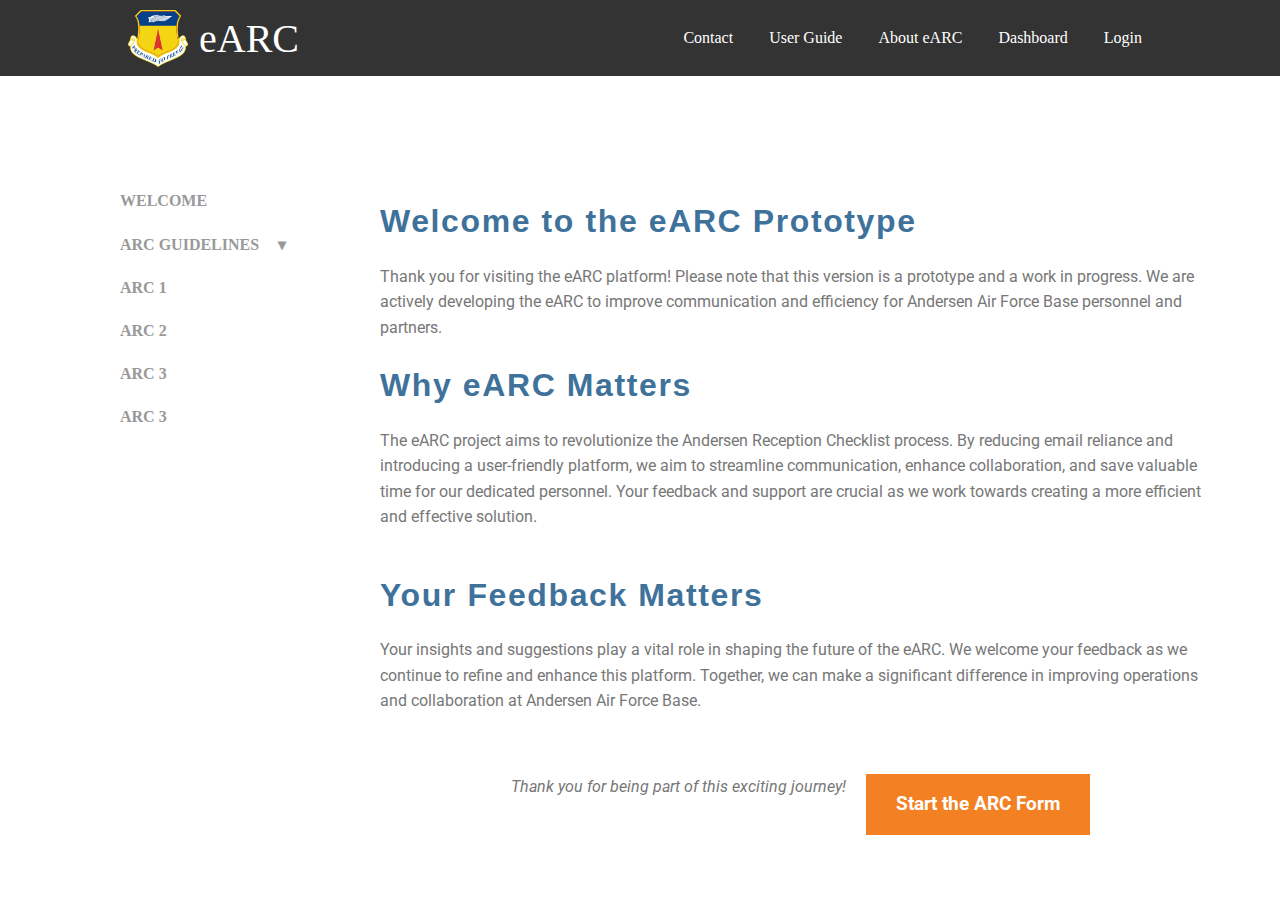
==== arcform.html @ 41c1b1be "Add files via upload" ====
<!DOCTYPE html>
<html lang="en">

<head>
    <meta charset="UTF-8">
    <meta name="viewport" content="width=device-width, initial-scale=1.0">

    <title>eARC - ARC Form</title>
    <link rel="stylesheet" href="styles.css">
    <link rel="stylesheet" href="arcform-styles.css?v=1.1">
    <link href="https://fonts.googleapis.com/css2?family=Roboto:wght@400;700&display=swap" rel="stylesheet">
    <script src="arcform-scripts.js" defer></script>
    <style>

    </style>
</head>

<body>
    <header>
        <div class="header-container">
            <a href="index.html" class="header-link">
                <div class="logo">
                    <img src="images/AFB-log.png" alt="eARC Logo" class="logo-img">
                </div>
                <span class="logo-text">eARC</span>
            </a>
            <nav>
                <ul>
                    <li><a href="#contact">Contact</a></li>
                    <li><a href="#user-guide">User Guide</a></li>
                    <li><a href="#about">About eARC</a></li>
                    <li><a href="dashboard.html">Dashboard</a></li>
                    <li><a href="#login">Login</a></li>
                </ul>
            </nav>
        </div>
    </header>

    <div class="arc-form-content">

        <!-- Sidebar navigation -->
        <div class="sidebar">
            <ul>
                <li data-target="welcome-content">Welcome</li>
                <li class="collapsible">
                    <span class="arc-guidelines" data-target="arc-guidelines-content">ARC Guidelines</span>
                    <!-- clickable text -->
                    <span class="arrow">&#9662;</span>
                    <ul class="content">
                        <li data-target="page-1-content">Page 1</li>
                        <li data-target="page-2-content">Page 2</li>
                        <li data-target="page-3-content">Page 3</li>
                        <li data-target="page-4-content">Page 4</li>
                        <li data-target="page-5-content">Page 5</li>
                    </ul>
                </li>
                </li>
                <li>ARC 1</li>
                <li>ARC 2</li>
                <li>ARC 3</li>
                <li>ARC 3</li>
            </ul>
        </div>



        <!-- Main content -->

        <div id="welcome-content" class="content-div" style="display:block;">
            <h1 class="title">Welcome to the eARC Prototype</h1>

            <p class="intro-text">
                Thank you for visiting the eARC platform! Please note that this version is a prototype and a work in
                progress. We are actively developing the eARC to improve communication and efficiency for Andersen Air
                Force Base personnel and partners.
            </p>

            <div class="section why-earc">
                <h2 class="title">Why eARC Matters</h2>
                <p class="intro-text">
                    The eARC project aims to revolutionize the Andersen Reception Checklist process. By reducing email
                    reliance and introducing a user-friendly platform, we aim to streamline communication, enhance
                    collaboration, and save valuable time for our dedicated personnel. Your feedback and support are
                    crucial as we work towards creating a more efficient and effective solution.
                </p>
            </div>

            <div class="section feedback">
                <h2 class="title">Your Feedback Matters</h2>
                <p class="intro-text">
                    Your insights and suggestions play a vital role in shaping the future of the eARC. We welcome your
                    feedback as we continue to refine and enhance this platform. Together, we can make a significant
                    difference in improving operations and collaboration at Andersen Air Force Base.
                </p>
            </div>

            <div class="thanks-and-button">
                <p class="thanks">Thank you for being part of this exciting journey!</p>
                <a href="#" class="start-button" onclick="showArcGuidelines();">Start the ARC Form</a>
            </div>


        </div>

        <div id="arc-guidelines-content" class="content-div" style="display:none;">
            <h1>ANDERSEN AFB RECEPTION CHECKLIST</h1>
            <h2>AS OF: April 2023</h2>

            <p><strong>NON-US/FOREIGN UNITS</strong> request to operate on AAFB for training when invited as a
                participant in
                official US exercises. If there are no US aviation assets with thatspecific exercise on AAFB, a
                <strong>US LIASISON IS REQUIRED</strong>
                and must accompany the non-US/foreign military while they conduct all operations on
                AAFB including ADVON and POST deployment. The US Exercise originator is responsible to provide this
                liaison and fund any relevant TDY costs. This named US Liaison should be used as your POC when filling
                out EALs, FVRs, and flight line entry request paperwork with a current phone number and email.
                *A LIAISON is not required for RON or ferry flight operations.
            </p>

            <p>To ensure proper coordination installation support for your mission, the following checklist must be
                thoroughly reviewed, completed, and provided to 36 LRS Readiness Flight (36 LRS/LGRDX) 120 day
                out from execution. IDRC will coordinate all checklist requests for you and provide your unit with the
                results of the coordination process no later than (NLT) 2 weeks from the earliest indicated arrival
                date.
                All attachments referenced in this checklist are at the end of the document.
            </p>
            <p>It is the responsibility of the both the incoming units to follow up with the AAFB Reception Working
                Group (RWG) reps to obtain a status update on their requests. The RWG reps will work the support
                request at the direction of IDRC and may need to ask the incoming units specific questions about their
                requests, in which case they will ask the incoming units’ POCs. However, it is still the responsibility
                of
                the incoming unit to clarify all requests to the RWG reps, whether the request is unique or not.
            </p>
            <p>To guarantee receipt of your request, the completed reception checklist must be sent electronically to
                our
                distribution list (36wg.idrc@us.af.mil (unclassified) or 36wg.idrc@andersen.af.smil.mil (classified))
                with
                a follow-up phone call to 366-1844/2331/3464/1769. Due to some unique capabilities at AAFB, keep in
                mind, that if an item of support is not sufficiently indicated on the checklist, you may not receive the
                level
                of support you expect.
            </p>
            <p>As an additional note, the AAFB Reception Working Group (RWG) convenes weekly to discuss
                reception support requirements of all inbound units. We encourage visiting units to attend RWG
                meetings during their site visit or upon advanced party (ADVON) arrival. Please contact our office prior
                to arrival so we can accommodate your attendance.
            </p>
            <p>All units arriving on AAFB in support of contingency or AEF deployments are requested to send 36
                LRS/IDRC a passenger manifest as soon as one is available. This will benefit us in getting you a
                speedy response regarding what AAFB can give your unit while on station.
            </p>
            <p>The following timeline will facilitate your mission success. Many of these items are time sensitive
                and failure to complete them as indicated may directly affect your support.
            </p>
            <h3>***Units MUST bring their own GPC cardholders to Andersen AFB for micro-purchases***
            </h3>
            <p>Upon completion of your exercise, submit an After Action Report to the 36 WG/IDRC.
            </p>
            <h2>NLT 150-180 DAYS PRIOR TO ARRIVAL</h2>
            <p>
                All units who require changes to Andersen AFB network infrastructure MUST submit the
                appropriate Change Request. This includes but is not limited to connecting unit owned systems to
                Andersen AFB infrastructure, configuration changes, network modifications and new installations.
                Units are required to provide justification, make, model, serial number, MAC addresses and IP
                addresses (at a minimum) of all unit owned equipment requesting to be connected to Andersen AFB
                infrastructure. Contact 36 CS/RWG (Reception Working Group) at DSN: (315) 362-2703. COMM:
                (671) 362-2703 or via email 36CS.SCXP.RWG@us.af.mil for further information. COMM: (671)
                362-2703 or via email 36CS.SCXP.RWG@us.af.mil for further information
            </p>

            <h2>NLT 120-90 DAYS PRIOR TO ARRIVAL</h2>
            <p>
                ATR UNITS - All completed ARCS must be submitted through USFJ PRIOR to turn into AAFB. Checklist must be
                completed to be as best extent as possible and sent to the 36 WG/IDRC box at 36wg.idrc@us.af.mil
            </p>

            <button class="next-button" data-target="page-1-content">Next</button>

        </div>

        <!-- Content for Page 1 -->
        <div id="page-1-content" class="content-div" style="display:none;">
            <h2>AS OF: April 2023</h2>
            <h3>NLT 90 DAYS PRIOR TO ARRIVAL</h3>
            <p>Formulate requirements necessary for financial management and contracting support; Funding for
                mobile office workspace trailers required (36 OG/RA, 366-3665)
            </p>
            <p>USAF units for more than 60 days/non-USAF/foreign units needing AGE: Submit IMSR for
                WRM/AGE or MUNS assets NLT 90 days prior to arrival. Send an UNSIGNED IMSR to 36
                LRS/WRM box @ 36lrs.wrm@us.af.mil or 36 WG/IDRC box at 36wg.idrc@us.af.mil. IMSR must
                be approved by HQ/AF before unit may use them.
            </p>
            <p>Ensure all funding documents (MIPRs) and/or account information have been submitted to the
                appropriate agencies and all requirements have been submitted to 36 CONS to execute contracts.
            </p>
            <p>All units requesting the usage of the Pacific Readiness Training Center-Andersen(Northwest Field)
                must submit a comprehensive Concept of Operations and Coordination Letter to 36 CRG/XP for
                coordination. Send initial notification to 36CRG.XP.Planning@us.af.mil. Templates and further
                instructions will be provided by 36 CRG/XP upon receipt of initial request. 
            </p>
            <h3>NLT 60 DAYS PRIOR TO ARRIVAL</h3>
            <p>Email complete checklist to IDRC and follow-up with a phone call (addresses and numbers above)</p>
            <p>Create and submit a Mass Account worksheet attached to account access letters; 1 per unit to
                36 CS/RWG</p>
            <p>Funding documentation for all foreign visitors/ACSA’s. An appointment letter to handle and sign
                MLS forms on behalf of the country must be signed by a command headquarters prior to arrival. (36
                LRS/LGRDX, 366-6583)</p>
            <p>USAF Units: Submit IMSR for WRM/AGE/MUNS assets NLT 60 days prior to arrival. Send an
                UNSIGNED IMSR to 36 LRS/WRM box @ 36lrs.wrm@us.af.mil or 36 WG/IDRC box at
                36wg.idrc@us.af.mil. IMSR must be approved by WRMPM before unit may use them.</p>
            <p>All units requiring transportation services need to initiate conversation with the 36 LRS/LGRP
                CORs to inform them of initial transportation needs and to complete an Statement of Work (SOW).
                This includes transportation of cargo upon arrival/departure and transportation of PAX during your
                stay at Andersen. (366-2033/2294/5854/3739) (36lrs.lgrp@us.af.mil)</p>
            <p>Foreign nations under the Acquisition and Cross Servicing Agreement (ACSA) program must
                submit a Mutual Logistics Support (MLS) form for services requested for services to be received. At
                the end of the visit charges will be ascertained and MLS will be authenticated with the ACSA
                managers on base. POC’s: Charles E. Kucharski (charles.kucharski@us.af.mil) DSN: 366-6583.</p>
            <h3>NLT 30 DAYS PRIOR TO ARRIVAL</h3>
            <p>Contact IDRC for current status of checklist requests</p>
            <p>Provide IDRC with passenger manifest ASAP, if on AAFB for contingency support</p>
            <p>For all reservations, Andersen AFB Lodging requires incoming units to submit a list of occupant
                NAMES. Without info, check-in may not be possible depending on hotel. (Template for lodging is
                on page 17, along with email address for submission)(36 FSS/SVML, 362-5511 or 362-5801)</p>
            <p>Foreign Visitors Request (FVR)/Information Protection (36 WG/IP, 366-5108)
                (36sfs.vcc@us.af.mil) (36wg.ip.1@us.af.mil)</p>
            <p>Restricted area Entry Authorization List memo (36 OSS/OSAM, 366-4188/1010); send all EALs to
                36OSS.CSS@us.af.mil OSS/CC is the approval authority for the airfield, WOC and
                Tropicana.</p>
            <p>Flying Units -Patriot Excalibur (PEX) support (36 OSS/OSX, 366-3016/5221/2823, Cell:
                671-487-7840</p>
            <p>Aircrew Flight Equipment (AFE, Army ALSE, Navy PR) NCOICs contact 36 OSS/OSXL for
                requirements, deliverables, and turn-over/initiation of programs (CA/CRL and Munitions) (36
                OSS/OSXL, DSN: 366-1752)</p>
            <p>Andy South/Northwest Field coordination memos (36 CRG, 366-2128)</p>
        
            <button class="prev-button" data-target="arc-guidelines-content">Previous</button>
            <button class="next-button" data-target="page-2-content">Next</button>
        </div>


        <!-- Content for Page 2 -->
        <div id="page-2-content" class="content-div" style="display:none;">
            <h2>AO: April 2023</h2>
            <p>Vehicle Control Officer Letter (Contract Trans, 366-2021/Contract QA (36 LRS/LGRS, 366-
                2294/4307)</p>
            <p>All units that will have an aircraft maintenance support element regardless of size are required to
                review and comply with the Andersen Maintenance Reception Guide, attached to the Reference
                section in this ARC</p>
            <p>Munitions Storage Agreement (36 MUNS/MXWCC,366-5166/4925/36muns.storage@us.af.mil)</p>
            <p>Munitions Entry Authorization Listing (36 MUNS/MXWKA,366-6300/ 36muns-control@us.af.mil)</p>
            <p>Units requiring Fuel Cell Maintenance must provide a Master Entry Plan, Special Cert Roster, and
                respirator fit test to 36 WG Safety and 36 MXS Accessories Flight (36 WG Safety, 366-7233/ 36
                MXS Accessories, 366-3159)</p>
            <p>Units requesting Special Use Airspace (SUA: ATCAA, Military Training Route (IR-983), Warning Areas
                (W-11, W-12, W-13, W-517), and/or Restricted Areas (R-7201 aka FDM)) require a DCAST account.
                Organizations that intend to conduct training in the Mariana Islands Training and Testing Area, Mariana
                Islands Range Complex Special Use Airspace Areas, or the Land-Based Training Areas on Guam or the
                Commonwealth of the Northern Mariana Islands must review the references on the MIRC Range page located
                on the Data Collection and Scheduling Tool (DCAST) webpage and contact MIRC OPS for coordination and
                approvals. For ground or air training on Northwest Field on Andersen AFB contact
                36crg.xp.planning@us.af.mil</p>
            <p>Follow-up on all funding documents (MIPRs), purchases, and contracts are in place through the
                appropriate agencies to meet your need dates.</p>
            <p>Funding documentation for all foreign visitors/ACSA’s (36 LRS/LGRDX, 366-1769)</p>
            <p>Visiting unit financial POC has access to USAF Financial Management Systems if staying for more
                than 180 days (36 CPTS/FMA, 36cpts.fma@us.af.mil, 366-5887)</p>
            <p>Naval Facilities Engineering Command (NAVFAC) Marianas. Final environmental support
                charges will be calculated and the unit will be refunded the amount of funds remaining or will be
                billed for additional charges. Please note that AAFB does not provide Hazmat lockers.
                Additionally, all Hazardous Material brought to AAFB must be tracked through EESOH-MIS and
                36 LRS/Invicta Defense.
                1. Forward projected waste streams and quantities to AAFB Hazardous Waste Program Manager
                and Alternates via email for cost estimates (see below for contact information).
                2. Funding requests for approved hazardous waste cost estimates and associated funding
                documents is initiated and routed through ieFACMAN eTracker. Funding for HW support must
                be accepted prior to services.
                3. Once the funding document is approved, please contact LMS Hazwaste Operations by
                phone at 339-2422/2429 or via email to LMSHW@LMSFM.com to coordinate the
                setup of an initial accumulation point, receive waste disposal forms, and submit copies
                of hazardous waste training certificates.
                Environmental Support Service Contacts: Hazardous Waste Program Manager:
                Ms. Luzviminda “Vimen” Duvall
                Email: Luzviminda.duvall.1@us.af.mil
                Phone: (671) 366-6019
                Alternate Hazardous Waste Program Manager: Ms. Lorena Murer
                Email: Lorena.murer.1@us.af.mil Phone: (671) 366-1851
                Alternate Hazardous Waste Program Manager: Ms. Layli Terill
                Email: layli.terrill@us.af.mil Phone: (671) 366-1850</p>
            <p>Due to joint-basing requirements, a funding document (DD Form 448 MIPR) for facilities
                Maintenance services provided by 36 CES (e.g., generator support, power hook-up, and
                additional refuse containers) is required to NAVFAC Marianas. Submit MIPR with total
                estimated price to NAVFAC Marianas NWCF, PSC 455 Box 195, FPO AP 96540 2937,</p>
            
            <button class="prev-button" data-target="page-1-content">Previous</button>
            <button class="next-button" data-target="page-3-content">Next</button>
        </div>

        <!-- Repeat for other pages -->
        <div id="page-3-content" class="content-div" style="display:none;">
            <!-- Page 3 content goes here -->
        </div>

        <div id="page-4-content" class="content-div" style="display:none;">
            <!-- Page 4 content goes here -->
        </div>

        <div id="page-5-content" class="content-div" style="display:none;">
            <!-- Page 5 content goes here -->
        </div>
</body>

</html>
---- styles.css ----
styles.css
* {
    box-sizing: border-box;
}

body, html {
    margin: 0;
    padding: 0;
}

body {
    font-family: Futura;
    background-color: #ffffff;
    text-rendering: optimizeLegibility;
}

header {
    font-family: Futura;
    background-color: #333;
    padding: 0.6rem 0;
}

.header-container {
    display: flex;
    justify-content: space-between;
    align-items: center;
}

.header-container, 
.main-content, 
.button-list {
    width: 80%;
    max-width: 1200px;
    margin: 0 auto;
}

.middle-content, .icon-section {  
    background-color: #ffffff;
    padding: 2rem 0;
}

.header-link {
    text-decoration: none;
    display: flex;
    align-items: center;
}

.logo {
    display: flex;
    align-items: center;
}

.logo-text {
    color: white;
    font-size: 40px;
    margin-left: 1px;
}

nav ul {
    list-style-type: none;
    padding: 0;
    margin: 0;
    display: flex;
    gap: 1rem;
    align-items: center;
}

nav a {
    text-decoration: none;
    color: white;
    padding: 5px 10px;
    border-radius: 4px;
    transition: background-color 0.2s;
}

nav a:hover {
    background-color: #555;
}

.logo-img {
    width: 60px;
    margin-right: 10px;
}

.main-content {
    display: flex;
    justify-content: space-between;
    align-items: center;
    gap: 6rem;  
}

.centered-container {
    display: flex;
    flex-direction: column;
    align-items: center;
    justify-content: center;
    text-align: center; 
}

.main-text {
    font-size: 2rem;
    margin-bottom: 1rem;
}

.image-container {
    flex-shrink: 0;
    margin-right: 2rem;
    margin-top: 10px;
}

.image-container img {
    max-width: 45%;
    height: auto;
}

.cta-button {
    padding: 0.5rem 1rem;
    background-color: #007acc;
    border: none;
    color: white;
    cursor: pointer;
    border-radius: 5px;
    margin-top: 2rem;
}

.cta-button:hover {
    background-color: #005a99;
}

/* changes here */

.button-list {
    background-color: #f4f4f4;
    display: flex;
    justify-content: center;
    align-items: center;
    gap: -0.10rem;
    padding-left: 50px;
    padding-top: rem;
    padding-bottom: 0rem;
    margin: 0 auto;
}

.icon-button, .icon-button-book {
    display: flex;
    flex-direction: column;
    align-items: center;
    text-align: center;
    gap: 10px;
    margin-left: 100px;
    margin-right: 100px;  /* Adjusted margin-right for consistency */
    font-family: Futura Medium;
    justify-content: center;
    font-size: 18px; 
    position: relative;
}


.icon-button img, .icon-button-book img {
    height: 80px;    /* Example height, adjust as needed */
    width: auto; 
}

.icon-button {
    margin-left: 100px;  
    margin-right: 100px;
    font-size: 18px;      
    font-family: Futura Medium;   
}

.icon-button-book {
    margin-left: 100px;  
    font-family: Futura Medium;   
    text-decoration: none; /* Removes underline */
    color: inherit; /* Inherits the color from its parent */
}

.icon-button span, .icon-button-book span {
    line-height: 1.2;  /* Add this for consistent line spacing */
    margin: 0;         /* Remove any margin */
    padding: 0; 
}

/* changes here */
.icon-section {
    background-color: #f4f4f4; 
    display: flex;
    justify-content: center;
    align-items: center;
    height: 15vh;
}

.icon-button:first-of-type img {
    width: 140px; 
    height: 140px; 
}

.icon-button:first-of-type {
    justify-content: center; 
}

.icon-button:hover img, .icon-button-book:hover img {
    filter: brightness(0.8);  /* Darkens the image a bit when hovered */
}

.icon-button:hover::before, .icon-button-book:hover::before {
    content: "";
    position: absolute;
    top: 0;
    left: 0;
    right: 0;
    bottom: 0;
    background-color: rgba(85, 85, 85, 0.2); /* This is the #555 color from your nav hover with 50% opacity */
    z-index: 1;
}

/* ... your existing styles ... */

.cta-button {
    padding: 12px 24px;
    padding-left: 0.5rem;  /* Maintain the original padding on the left */
    padding-right: 1.5rem; /* Increase the padding on the right */
    padding-top: 0.5rem;   /* Maintain the original padding on the top */
    padding-bottom: 0.5rem;    background-color: #007acc;
    border: none;
    color: white;
    cursor: pointer;
    border-radius: 1px;
    margin-top: 2rem;
    font-family: Arial, Helvetica, sans-serif;
    font-size: 16px;               /* NEW */
    font-weight: bold;            /* NEW */
    text-align: center;           /* NEW */
    box-shadow: 0px 2px 4px rgba(0, 0, 0, 0.1); /* NEW */
    transition: background-color 0.3s, transform 0.3s; /* UPDATED */
    position: relative;
    width: 232px;  /* Adjust as needed */
    height: 55px; /* Adjust as needed */    
}


.cta-button:hover {
    background-color: #005a99;
    transform: translateY(-2px); /* NEW */
}

/* ... the rest of your styles ... */


.feature-button {
    padding: 0.5rem 1rem;
    background-color: #007acc;
    border: none;
    color: white;
    cursor: pointer;
    border-radius: 5px;
    transition: background-color 0.2s;
}

.feature-button:hover {
    background-color: #005a99;
}

.modal {
    display: none;
    position: fixed;
    left: 0;
    top: 0;
    width: 100%;
    height: 100%;
    background-color: rgba(0, 0, 0, 0.7);
    overflow: auto;
    z-index: 1000;
}

.modal-content {
    background-color: #fff;
    margin: 10% auto;
    padding: 20px;
    width: 60%;
}

.close {
    color: #aaa;
    float: right;
    font-size: 28px;
    font-weight: bold;
    cursor: pointer;
}

.content-section {
    display: flex;
    align-items: center;
    justify-content: center;
    padding: 50px 0;
}

.content-container {
    display: flex;
    align-items: center;
    max-width: 1200px;
    margin: 0 auto;
    gap: 60px;
    justify-content: space-between; /* New line to add */
}

/* Reverse layout for alternating sections */
.reverse-layout {
    flex-direction: row-reverse;
}

.content-text {
    flex: 1; /* It takes up the remaining space within the container */
    max-width: none; /* Remove the maximum width restriction */
    width: auto; /* It takes the width of the content */
    margin-right: 0; /* Remove the right margin */
    padding-left: 0; /* Remove or adjust the left padding as necessary */
}

.content-text h2 {
    font-size: 24px;
    margin-bottom: 20px;
    color: #333; /* Dark text for headings */
}

.content-text p {
    font-size: 16px;
    line-height: 1.5;
    color: #666; /* Slightly lighter text for paragraphs */
    
}

.content-image img {
    width: 100%; /* Ensures the image is not wider than its container */
    max-height: 290px; /* Corrected the max-height value */
    height: auto; /* Maintains the aspect ratio */
    object-fit: cover; /* Image will cover the entire container while maintaining its aspect ratio */
}

/* Adjustments for smaller screens */
@media (max-width: 768px) {
    .content-container {
        flex-direction: column;
        align-items: flex-start;
    }
    
    .content-text, .content-image {
        width: 100%;
        padding: 20px 0;
    }
}
.light-bg {
    background-color: #f9f9f9; /* Light grey */
}
.dark-bg {
    background-color: #e9e9e9; /* Darker grey */
}
.content-section2 {
    background-color: #f4f4f4; /* Same grey background color as icon-section */
    /* ... (any additional styles you want) ... */
}
---- arcform-styles.css ----
.sidebar {
    flex: 0 0 260px; /* Flex-grow, flex-shrink, flex-basis */
    padding: 20px; /* adjust padding as needed */
    /* You can set a fixed width or use flex-basis */
    /* Remove margin-right if you're using gap in .arc-form-content */
    margin-top: 30px; /* Adjust this value to move the container down */
}

.sidebar > ul > li > ul {
    padding-top: 0;
    margin-top: -10px;
}

.sidebar > ul > li {
    font-weight: bold;
    text-transform: uppercase;
    border: none;
    margin-bottom: 5px;
}

.sidebar ul ul {
    padding-left: 20px;
}

.sidebar li {
    list-style-type: none;
    padding: 10px 20px;
    cursor: pointer;
    border-bottom: 1px solid #e1e1e1;
    transition: background-color 0.3s, color 0.3s;
    position: relative;
    color: #999;  /* Lighter text color */
}

.sidebar li:hover {
    color: #333;  /* Darker text color on hover */
    background-color: transparent;
}

.sidebar li > ul > li.active::before, .sidebar li.active::before {
    content: '';
    display: block;
    position: absolute;
    left: 0;
    top: 20%;       /* Adjust as per your preference */
    bottom: 20%;    /* Adjust as per your preference */
    width: 4px;
    background-color: #007BFF;
}

.sidebar li.active {
    background-color: #f4f4f4; /* Or your chosen highlight color */
    color: #333; /* Or your chosen active state text color */
}

form {
    flex-grow: 1;
    padding: 20px;
    background-color: #fff;
    box-shadow: -2px 0 5px rgba(0, 0, 0, 0.1);
    border-left: 1px solid #e1e1e1;
}

fieldset {
    margin-bottom: 20px;
    padding: 20px;
    border: 1px solid #e1e1e1;
    border-radius: 5px;
}

legend {
    font-weight: bold;
}

.arrow {
    display: inline-block;
    z-index: 1000;
    margin-left: 5px;
    transition: transform 0.3s;
    padding: 0 5px;
}

.collapsible .content {
    display: none;
}

.collapsible.active .content {
    display: block;
}

.collapsible.active .arrow {
    transform: rotate(-90deg);
}

.collapsible > span {
    position: relative;
    z-index: 2;
    padding-right: 5px;
}

.sidebar li > a, .sidebar li > span {
    position: relative;
    z-index: 3;     /* Setting z-index higher than the blue bar's pseudo-element */
}

.sidebar li > ul > li:first-child {
    margin-top: 30px; /* Adjust as needed */
}

.arc-form-content {
    display: flex;
    max-width: 1200px; /* This should match the max-width of your header for alignment */
    margin: 30px auto; /* This centers the container and moves it down */
    padding: 20px; /* Adjust or remove padding as necessary */
    gap: 20px; /* This adds space between the sidebar and content */
    margin-top: 40px; /* Adjust this value to move the container down */
}

#arc-guidelines-content {
    flex-grow: 1; /* Allows the content to take the available space */
    max-width: 66%; /* Adjust as necessary, restricts the maximum width of the content */
    margin: 0 auto; /* Centers the content horizontally */
}



.welcome-content {
    font-family: "Segoe UI","Helvetica Neue","Helvetica",Arial,sans-serif;
    max-width: none;
    width: 50%;
    padding: 60px;
    margin: 0 auto;
    margin-top: 50px;
    padding-right: initial;
    padding: 60px;
    background-color: #fff;
    text-align: center;
    border: 1px solid #ddd;
    border-radius: 4px;
    box-shadow: 0 1px 10px rgba(0, 0, 0, 0.1);
    font-weight: 160;
    background-color: #ffffff /* Or any other hex code you choose */

}
.section-title {
    font-size: 24px; 
    color: #242424    /* Darker color  */
}

.section-content {
    font-size: 16px;      
    line-height: 1.6;     
    color: #555;          
    margin-bottom: 30px;  
    
}

.title {
    font-family: 'Segoe UI', sans-serif;
    font-weight: 600;
    font-size: 2em;
    letter-spacing: 0.05em; /* Adjust based on visual perception */
    text-transform: none; /* Adjust if needed */
    margin-bottom: 20px;
    color: #333;
    text-align: left;


}

.intro-text, .content-div p {
    font-size: 1em;
    line-height: 1.6;
}
/* welcome content */
.intro-text {
    margin-bottom: 30px;
    color: #777;
    text-align: left;
}

.section {
    margin-bottom: 40px;
    text-align: left;
}



.thanks {
    margin: 0; /* remove margin from the p element */
    font-style: italic;
    color: #777;
}

.thanks-and-button {
    display: flex;
    align-items: center; /* vertically center the items */
    justify-content: center; /* horizontally center the items */
    gap: 20px; /* add some space between the text and the button */
}


.start-button {
    border: none;
    padding: 15px 30px;
    text-align: center;
    display: inline-block;
    cursor: pointer;
    transition: background-color 0.3s ease;
    color: #fff;
    font-weight: bold;
    background-color: #f48024; /* A contrasting color */
    border-radius: 0.2px;
    font-size: 1.2em;
    margin-top: 20px;
    text-decoration: none;
}

.start-button:hover {
    background-color: #005a99;
    transition: background-color 0.3s ease; /* for smooth transition */
    transform: translateY(-2px); /* NEW */

}


.next-button,
.prev-button {
    padding: 10px 20px;
    margin: 10px; /* Adjust as needed */
    border: none;
    color: #fff;
    background-color: #5cb85c; /* Green for next button */
    border-radius: 4px;
    cursor: pointer;
    font-size: 16px;
    transition: all 0.3s;
    text-decoration: none; /* If you are using <a> tags instead of <button> */
    outline: none; /* Removes the outline on focus for cleaner look */
    font-weight: bold; /* Makes the text bold */
}

.prev-button {
    background-color: #f0ad4e; /* Orange for previous button */
}

.next-button:hover,
.prev-button:hover {
    box-shadow: 0 5px 10px rgba(0, 0, 0, 0.2);
    transform: scale(1.05);
}

.next-button:active,
.prev-button:active {
    transform: scale(0.95);
    box-shadow: 0 2px 5px rgba(0, 0, 0, 0.2);
}

.content-div {
    padding: 20px;
    max-width: 800px; /* Adjust as needed */
    margin: 0 auto;
}


#arc-guidelines-content,
.content-div {
    flex-grow: 1; /* Allow the content to grow and fill the available space */
    /* The width will now be controlled by the flex properties */
    padding-left: 20px; /* Add padding inside the content */
    margin-top: 40px; /* Adjust this value to move the container down */
}

/* Responsive behavior */
@media screen and (max-width: 768px) {
    .sidebar {
        flex: 0 0 150px; /* Adjust sidebar width for smaller screens */
    }

    .arc-form-content {
        flex-direction: column; /* Stack the sidebar and content on smaller screens */
    }

    #arc-guidelines-content,
    .content-div {
        padding: 0; /* You might want to remove padding on smaller screens */
    }
}

/* Adjustments for full-width screens */
@media screen and (min-width: 1200px) {
    .arc-form-content {
        padding: 0; /* Removes padding on larger screens for full-width content */
    }

    #arc-guidelines-content,
    .content-div {
        padding-left: 40px; /* Adjust the padding to match the layout on larger screens */
    }
}

#arc-guidelines-content,
.content-div {
    max-width: calc(100% - 240px); /* Assuming sidebar is 200px + 20px padding on each side */
}


/* Main content base styling */
.content-div {
    font-family: 'Roboto', sans-serif;
    color: #4a4a4a; /* A softer shade of black for better legibility */
    line-height: 1.6;
    padding: 20px;
    background-color: #fff;
}

.content-div h1, 
.content-div h2, 
.content-div h3 {
    font-weight: 700; /* Roboto's bold weight */
    color: #333; /* Even darker for headings for contrast */
    margin-top: 20px;
    margin-bottom: 10px;
}
.content-div h1,
.content-div h2,
.content-div h3 {
    color: #3f729b; /* A subtler blue */
}
/* Paragraphs */
.content-div p {
    font-weight: 400; /* Roboto's regular weight */
    margin-bottom: 15px; /* Increased margin for better paragraph separation */
}
/* Buttons */
.content-div .next-button,
.content-div .prev-button {
    background-color: #007bff; /* Bootstrap primary color */
    color: white;
    border: none;
    padding: 10px 15px;
    border-radius: 5px;
    cursor: pointer;
    transition: background-color 0.2s, box-shadow 0.2s;
}

.content-div .next-button:hover,
.content-div .prev-button:hover {
    background-color: #0056b3; /* A darker shade for hover state */
    box-shadow: 0 2px 4px rgba(0, 0, 0, 0.2);
}

/*for smaller screens */
@media screen and (max-width: 768px) {
    .arc-form-content {
        flex-direction: column;
    }

    .sidebar,
    #arc-guidelines-content,
    .content-div {
        width: auto;
        padding: 10px;
    }

    /* Adjust font sizes for smaller screens if necessary */
    .title {
        font-size: 1.5em;
    }

    .intro-text {
        font-size: 0.9em;
    }
}

button:hover {
    background-color: #d9534f; /* Example for a hover state */
}

button:active {
    background-color: #c9302c; /* Example for an active state */
}
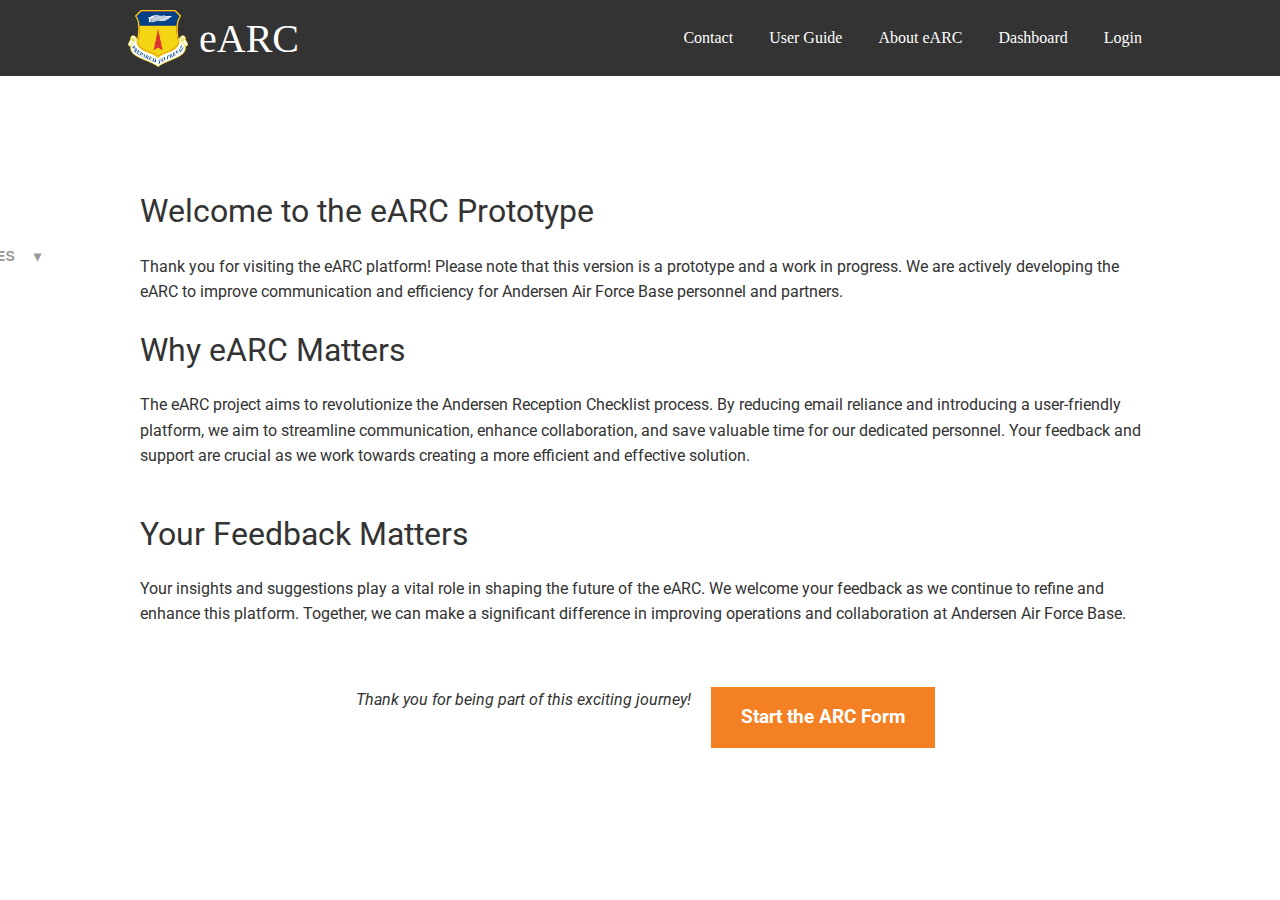
==== commit c961fb5c: "Update arcform.html" ====
--- a/arcform.html
+++ b/arcform.html
@@ -9,6 +9,7 @@
     <link rel="stylesheet" href="styles.css">
     <link rel="stylesheet" href="arcform-styles.css?v=1.1">
     <link href="https://fonts.googleapis.com/css2?family=Roboto:wght@400;700&display=swap" rel="stylesheet">
+    <link href="https://fonts.googleapis.com/css2?family=Open+Sans:wght@300&display=swap" rel="stylesheet">
     <script src="arcform-scripts.js" defer></script>
     <style>
 
@@ -241,7 +242,7 @@
 
         <!-- Content for Page 2 -->
         <div id="page-2-content" class="content-div" style="display:none;">
-            <h2>AO: April 2023</h2>
+            <h2></h2>
             <p>Vehicle Control Officer Letter (Contract Trans, 366-2021/Contract QA (36 LRS/LGRS, 366-
                 2294/4307)</p>
             <p>All units that will have an aircraft maintenance support element regardless of size are required to
@@ -310,4 +311,4 @@
         </div>
 </body>
 
-</html>+</html>
--- a/arcform-styles.css
+++ b/arcform-styles.css
@@ -1,9 +1,15 @@
 .sidebar {
-    flex: 0 0 260px; /* Flex-grow, flex-shrink, flex-basis */
+    flex: 0 0 360px; /* Flex-grow, flex-shrink, flex-basis */
+    margin-right: -120px;
     padding: 20px; /* adjust padding as needed */
-    /* You can set a fixed width or use flex-basis */
-    /* Remove margin-right if you're using gap in .arc-form-content */
-    margin-top: 30px; /* Adjust this value to move the container down */
+    margin-left: -230px; /* Push sidebar to the left */
+    margin-top: 57px;
+    border-left: 0px solid #333; /* Adjust color and size as needed */
+    box-sizing: border-box; /* Ensures the border is included within the element's width */
+    font-size: 14px; /* or any other size you prefer */
+    padding-left: 50px;
+    font-family: "Segoe UI", "Segoe WPC", sans-serif;
+
 }
 
 .sidebar > ul > li > ul {
@@ -21,6 +27,9 @@
 .sidebar ul ul {
     padding-left: 20px;
 }
+.sidebar ul ul li {
+    font-size: 12px; /* Set the desired font size for submenu items */
+  }
 
 .sidebar li {
     list-style-type: none;
@@ -30,6 +39,10 @@
     transition: background-color 0.3s, color 0.3s;
     position: relative;
     color: #999;  /* Lighter text color */
+}
+.sidebar li:hover,
+.sidebar li.active {
+    background-color: transparent; /* No background color on hover/active */
 }
 
 .sidebar li:hover {
@@ -49,7 +62,6 @@
 }
 
 .sidebar li.active {
-    background-color: #f4f4f4; /* Or your chosen highlight color */
     color: #333; /* Or your chosen active state text color */
 }
 
@@ -109,11 +121,12 @@
 
 .arc-form-content {
     display: flex;
-    max-width: 1200px; /* This should match the max-width of your header for alignment */
-    margin: 30px auto; /* This centers the container and moves it down */
-    padding: 20px; /* Adjust or remove padding as necessary */
-    gap: 20px; /* This adds space between the sidebar and content */
-    margin-top: 40px; /* Adjust this value to move the container down */
+    margin-left: 50;
+    margin-right: auto;
+    max-width: 1250px; /* Adjust the maximum width as needed */
+    margin: 30px auto; /* Keep the top margin and center align the whole flex container */
+    padding: 0; /* Remove padding if you're not using it */
+    gap: 0px; /* This adds space between the sidebar and the content */
 }
 
 #arc-guidelines-content {
@@ -257,11 +270,30 @@
 }
 
 .content-div {
+    flex-grow: 1; /* Allow the content to take the available space */
     padding: 20px;
-    max-width: 800px; /* Adjust as needed */
+    max-width: calc(100% - 300px); /* Adjust this value based on the sidebar's width */
     margin: 0 auto;
 }
-
+.content-div p {
+    font-family: 'Roboto', sans-serif;
+    color: #333;
+    font-size: 16px; /* Standard size for readability */
+    line-height: 1.6; /* Adequate line height for reading comfort */
+}
+
+/* Targeting headers within the main content, excluding the sidebar */
+.arc-form-content .content-div h1,
+.arc-form-content .content-div h2,
+.arc-form-content .content-div h3,
+.arc-form-content .content-div h4,
+.arc-form-content .content-div h5,
+.arc-form-content .content-div h6 {
+    font-family: 'Roboto', sans-serif;
+    color: #333;
+    font-weight: 400; /* Regular weight for better readability */
+    letter-spacing: normal; /* Default spacing for better readability */
+}
 
 #arc-guidelines-content,
 .content-div {
@@ -379,4 +411,4 @@
 
 button:active {
     background-color: #c9302c; /* Example for an active state */
-}+}
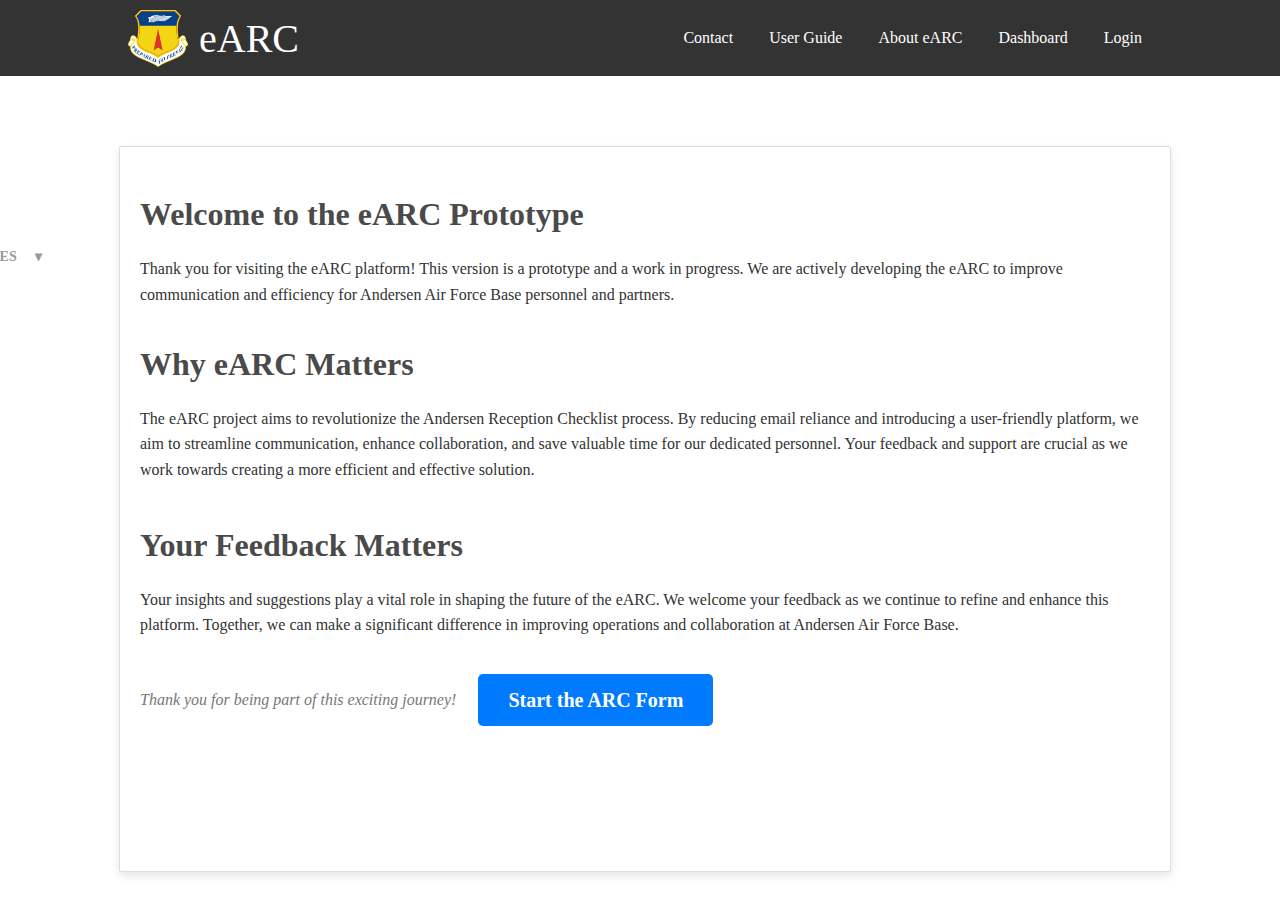
==== commit 897039c2: "Update arcform.html" ====
--- a/arcform.html
+++ b/arcform.html
@@ -8,9 +8,12 @@
     <title>eARC - ARC Form</title>
     <link rel="stylesheet" href="styles.css">
     <link rel="stylesheet" href="arcform-styles.css?v=1.1">
+    <link rel="stylesheet" href="arc-1-styles.css"> <!-- New stylesheet for ARC 1 -->
     <link href="https://fonts.googleapis.com/css2?family=Roboto:wght@400;700&display=swap" rel="stylesheet">
     <link href="https://fonts.googleapis.com/css2?family=Open+Sans:wght@300&display=swap" rel="stylesheet">
     <script src="arcform-scripts.js" defer></script>
+    <script src="arc-step-navigation.js" defer></script>
+
     <style>
 
     </style>
@@ -56,7 +59,7 @@
                     </ul>
                 </li>
                 </li>
-                <li>ARC 1</li>
+                <li data-target="arc-1-content">ARC 1</li> <!-- Add the data-target attribute here -->
                 <li>ARC 2</li>
                 <li>ARC 3</li>
                 <li>ARC 3</li>
@@ -69,29 +72,21 @@
 
         <div id="welcome-content" class="content-div" style="display:block;">
             <h1 class="title">Welcome to the eARC Prototype</h1>
-
             <p class="intro-text">
-                Thank you for visiting the eARC platform! Please note that this version is a prototype and a work in
-                progress. We are actively developing the eARC to improve communication and efficiency for Andersen Air
-                Force Base personnel and partners.
+                Thank you for visiting the eARC platform! This version is a prototype and a work in progress. We are actively developing the eARC to improve communication and efficiency for Andersen Air Force Base personnel and partners.
             </p>
 
             <div class="section why-earc">
                 <h2 class="title">Why eARC Matters</h2>
                 <p class="intro-text">
-                    The eARC project aims to revolutionize the Andersen Reception Checklist process. By reducing email
-                    reliance and introducing a user-friendly platform, we aim to streamline communication, enhance
-                    collaboration, and save valuable time for our dedicated personnel. Your feedback and support are
-                    crucial as we work towards creating a more efficient and effective solution.
+                    The eARC project aims to revolutionize the Andersen Reception Checklist process. By reducing email reliance and introducing a user-friendly platform, we aim to streamline communication, enhance collaboration, and save valuable time for our dedicated personnel. Your feedback and support are crucial as we work towards creating a more efficient and effective solution.
                 </p>
             </div>
 
             <div class="section feedback">
                 <h2 class="title">Your Feedback Matters</h2>
                 <p class="intro-text">
-                    Your insights and suggestions play a vital role in shaping the future of the eARC. We welcome your
-                    feedback as we continue to refine and enhance this platform. Together, we can make a significant
-                    difference in improving operations and collaboration at Andersen Air Force Base.
+                    Your insights and suggestions play a vital role in shaping the future of the eARC. We welcome your feedback as we continue to refine and enhance this platform. Together, we can make a significant difference in improving operations and collaboration at Andersen Air Force Base.
                 </p>
             </div>
 
@@ -106,7 +101,7 @@
         <div id="arc-guidelines-content" class="content-div" style="display:none;">
             <h1>ANDERSEN AFB RECEPTION CHECKLIST</h1>
             <h2>AS OF: April 2023</h2>
-
+            <!-- This creates a horizontal line -->
             <p><strong>NON-US/FOREIGN UNITS</strong> request to operate on AAFB for training when invited as a
                 participant in
                 official US exercises. If there are no US aviation assets with thatspecific exercise on AAFB, a
@@ -117,7 +112,6 @@
                 out EALs, FVRs, and flight line entry request paperwork with a current phone number and email.
                 *A LIAISON is not required for RON or ferry flight operations.
             </p>
-
             <p>To ensure proper coordination installation support for your mission, the following checklist must be
                 thoroughly reviewed, completed, and provided to 36 LRS Readiness Flight (36 LRS/LGRDX) 120 day
                 out from execution. IDRC will coordinate all checklist requests for you and provide your unit with the
@@ -125,6 +119,7 @@
                 date.
                 All attachments referenced in this checklist are at the end of the document.
             </p>
+
             <p>It is the responsibility of the both the incoming units to follow up with the AAFB Reception Working
                 Group (RWG) reps to obtain a status update on their requests. The RWG reps will work the support
                 request at the direction of IDRC and may need to ask the incoming units specific questions about their
@@ -153,10 +148,21 @@
             <p>The following timeline will facilitate your mission success. Many of these items are time sensitive
                 and failure to complete them as indicated may directly affect your support.
             </p>
-            <h3>***Units MUST bring their own GPC cardholders to Andersen AFB for micro-purchases***
+            <h3>
+                <span style="background-color: #fff9c4;  padding: 2px 5px; display: inline;">
+                    ***Units MUST bring their own GPC cardholders to Andersen AFB for micro-purchases***
+                </span>
             </h3>
+            
             <p>Upon completion of your exercise, submit an After Action Report to the 36 WG/IDRC.
             </p>
+            <button class="next-button" data-target="page-1-content">Next</button>
+
+        </div>
+
+        <!-- Content for Page 1 -->
+        <div id="page-1-content" class="content-div" style="display:none;">
+
             <h2>NLT 150-180 DAYS PRIOR TO ARRIVAL</h2>
             <p>
                 All units who require changes to Andersen AFB network infrastructure MUST submit the
@@ -168,21 +174,12 @@
                 (671) 362-2703 or via email 36CS.SCXP.RWG@us.af.mil for further information. COMM: (671)
                 362-2703 or via email 36CS.SCXP.RWG@us.af.mil for further information
             </p>
-
             <h2>NLT 120-90 DAYS PRIOR TO ARRIVAL</h2>
             <p>
                 ATR UNITS - All completed ARCS must be submitted through USFJ PRIOR to turn into AAFB. Checklist must be
                 completed to be as best extent as possible and sent to the 36 WG/IDRC box at 36wg.idrc@us.af.mil
             </p>
-
-            <button class="next-button" data-target="page-1-content">Next</button>
-
-        </div>
-
-        <!-- Content for Page 1 -->
-        <div id="page-1-content" class="content-div" style="display:none;">
-            <h2>AS OF: April 2023</h2>
-            <h3>NLT 90 DAYS PRIOR TO ARRIVAL</h3>
+            <h2>NLT 90 DAYS PRIOR TO ARRIVAL</h2>
             <p>Formulate requirements necessary for financial management and contracting support; Funding for
                 mobile office workspace trailers required (36 OG/RA, 366-3665)
             </p>
@@ -197,9 +194,9 @@
             <p>All units requesting the usage of the Pacific Readiness Training Center-Andersen(Northwest Field)
                 must submit a comprehensive Concept of Operations and Coordination Letter to 36 CRG/XP for
                 coordination. Send initial notification to 36CRG.XP.Planning@us.af.mil. Templates and further
-                instructions will be provided by 36 CRG/XP upon receipt of initial request. 
-            </p>
-            <h3>NLT 60 DAYS PRIOR TO ARRIVAL</h3>
+                instructions will be provided by 36 CRG/XP upon receipt of initial request.
+            </p>
+            <h2>NLT 60 DAYS PRIOR TO ARRIVAL</h2>
             <p>Email complete checklist to IDRC and follow-up with a phone call (addresses and numbers above)</p>
             <p>Create and submit a Mass Account worksheet attached to account access letters; 1 per unit to
                 36 CS/RWG</p>
@@ -209,106 +206,398 @@
             <p>USAF Units: Submit IMSR for WRM/AGE/MUNS assets NLT 60 days prior to arrival. Send an
                 UNSIGNED IMSR to 36 LRS/WRM box @ 36lrs.wrm@us.af.mil or 36 WG/IDRC box at
                 36wg.idrc@us.af.mil. IMSR must be approved by WRMPM before unit may use them.</p>
-            <p>All units requiring transportation services need to initiate conversation with the 36 LRS/LGRP
-                CORs to inform them of initial transportation needs and to complete an Statement of Work (SOW).
-                This includes transportation of cargo upon arrival/departure and transportation of PAX during your
-                stay at Andersen. (366-2033/2294/5854/3739) (36lrs.lgrp@us.af.mil)</p>
+            CORs to inform them of initial transportation needs and to complete an Statement of Work (SOW).
+            This includes transportation of cargo upon arrival/departure and transportation of PAX during your
+            stay at Andersen. (366-2033/2294/5854/3739) (36lrs.lgrp@us.af.mil)</p>
             <p>Foreign nations under the Acquisition and Cross Servicing Agreement (ACSA) program must
                 submit a Mutual Logistics Support (MLS) form for services requested for services to be received. At
                 the end of the visit charges will be ascertained and MLS will be authenticated with the ACSA
                 managers on base. POC’s: Charles E. Kucharski (charles.kucharski@us.af.mil) DSN: 366-6583.</p>
-            <h3>NLT 30 DAYS PRIOR TO ARRIVAL</h3>
+
+            <button class="prev-button" data-target="arc-guidelines-content">Previous</button>
+            <button class="next-button" data-target="page-2-content">Next</button>
+        </div>
+
+
+        <!-- Content for Page 2 -->
+        <div id="page-2-content" class="content-div">
+
+            <h2>NLT 30 DAYS PRIOR TO ARRIVAL</h2>
+
             <p>Contact IDRC for current status of checklist requests</p>
-            <p>Provide IDRC with passenger manifest ASAP, if on AAFB for contingency support</p>
-            <p>For all reservations, Andersen AFB Lodging requires incoming units to submit a list of occupant
-                NAMES. Without info, check-in may not be possible depending on hotel. (Template for lodging is
-                on page 17, along with email address for submission)(36 FSS/SVML, 362-5511 or 362-5801)</p>
-            <p>Foreign Visitors Request (FVR)/Information Protection (36 WG/IP, 366-5108)
-                (36sfs.vcc@us.af.mil) (36wg.ip.1@us.af.mil)</p>
-            <p>Restricted area Entry Authorization List memo (36 OSS/OSAM, 366-4188/1010); send all EALs to
-                36OSS.CSS@us.af.mil OSS/CC is the approval authority for the airfield, WOC and
-                Tropicana.</p>
-            <p>Flying Units -Patriot Excalibur (PEX) support (36 OSS/OSX, 366-3016/5221/2823, Cell:
-                671-487-7840</p>
-            <p>Aircrew Flight Equipment (AFE, Army ALSE, Navy PR) NCOICs contact 36 OSS/OSXL for
-                requirements, deliverables, and turn-over/initiation of programs (CA/CRL and Munitions) (36
-                OSS/OSXL, DSN: 366-1752)</p>
+            <p>Provide IDRC with passenger manifest ASAP if on AAFB for contingency support</p>
+            <p>For all reservations, Andersen AFB Lodging requires incoming units to submit a list of occupant NAMES. Without info, check-in may not be possible depending on hotel. (Template for lodging is on page 17, along with email address for submission)(36 FSS/SVML, 362-5511 or 362-5801)</p>
+            <p>Foreign Visitors Request (FVR)/Information Protection (36 WG/IP, 366-5108) <a href="mailto:36sfs.vcc@us.af.mil">36sfs.vcc@us.af.mil</a> <a href="mailto:36wg.ip.1@us.af.mil">36wg.ip.1@us.af.mil</a></p>
+            <p>Restricted area Entry Authorization List memo (36 OSS/OSAM, 366-4188/1010); send all EALs to <a href="mailto:360SS.CSS@us.af.mil">360SS.CSS@us.af.mil</a> OSS/CC is the approval authority for the airfield, WOC and Tropicana.</p>
+            <p>Flying Units -Patriot Excalibur (PEX) support (36 OSS/OSX, 366-3016/5221/2823, Cell: 671-487-7840)</p>
+            <p>Aircrew Flight Equipment (AFE, Army ALSE, Navy PR) NCOICs contact 36 OSS/OSXL for requirements, deliverables, and turn-over/initiation of programs (CA/CRL and Munitions) (36 OSS/OSXL, DSN: 366-1752)</p>
+            <p>Andy South/Northwest Field coordination memos (36 CRG, 366-2128)</p>
+            <p>Vehicle Control Officer Letter (Contract Trans, 366-2021/Contract QA (36 LRS/LGRS, 366-2294/4307))</p>
+            <p>All units that will have an aircraft maintenance support element regardless of size are required to review and comply with the Andersen Maintenance Reception Guide, attached to the Reference section in this ARC.</p>
+            <p>Munitions Storage Agreement (36 MUNS/MXWCC, 366-5166/4925/36muns.storage@us.af.mil)</p>
+            <p>Munitions Entry Authorization Listing (36 MUNS/MXWKA, 366-6300/36muns-control@us.af.mil)</p>
+            <p>Units requiring Fuel Cell Maintenance must provide a Master Entry Plan, Special Cert Roster, and respirator fit test to 36 WG Safety and 36 MXS Accessories Flight (36 WG Safety, 366-7233/36 MXS Accessories, 366-3159)</p>
+            <p>Units requesting Special Use Airspace (SUA: ATCAA, Military Training Route (IR-983), Warning Areas (W-11, W-12, W-13, W-517), and/or Restricted Areas (R-7201 aka FDM)) require a DCAST account. Organizations that intend to conduct training in the Mariana Islands Training and Testing Area, Mariana Islands Range Complex Special Use Airspace Areas, or the Land-Based Training Areas on Guam or the Commonwealth of the Northern Mariana Islands must review the references on the MIRC Range page located on the Data Collection and Scheduling Tool (DCAST) webpage and contact MIRC OPS for coordination and approvals. For ground or air training on Northwest Field on Andersen AFB contact <a href="mailto:36crg.xp.planning@us.af.mil">36crg.xp.planning@us.af.mil</a>.</p>
+            <p>Follow-up on all funding documents (MIPRs), purchases, and contracts are in place through the appropriate agencies to meet your need dates.</p>
+            <p>Funding documentation for all foreign visitors/ACSA’s (36 LRS/LGRDX, 366-1769)</p>
+            <p>Visiting unit financial POC has access to USAF Financial Management Systems if staying for more than 180 days (36 CPTS/FMA, <a href="mailto:36cpts.fma@us.af.mil">36cpts.fma@us.af.mil</a>, 366-5887)</p>
+        
+           
+
+
+
+            <!-- Pagination Controls -->
+            <nav class="pagination-controls">
+                <button class="prev-button" data-target="page-1-content">Previous</button>
+                <button class="next-button" data-target="page-3-content">Next</button>
+            </nav>
+        </div>
+
+
+
+        <!-- Content for Page 3 but this a continued version of page 2  -->
+
+        <div id="page-3-content" class="content-div">
+
+            <h2>NLT 30 DAYS PRIOR TO ARRIVAL (Continued)</h2>
+
+            <p>Contact IDRC for current status of checklist requests</p>
+            <p>Provide IDRC with passenger manifest ASAP if on AAFB for contingency support</p>
+            <p>For all reservations, Andersen AFB Lodging requires incoming units to submit a list of occupant NAMES. Without info, check-in may not be possible depending on hotel. (Template for lodging is on page 17, along with email address for submission)(36 FSS/SVML, 362-5511 or 362-5801)</p>
+            <p>Foreign Visitors Request (FVR)/Information Protection (36 WG/IP, 366-5108) <a href="mailto:36sfs.vcc@us.af.mil">36sfs.vcc@us.af.mil</a> <a href="mailto:36wg.ip.1@us.af.mil">36wg.ip.1@us.af.mil</a></p>
+            <p>Restricted area Entry Authorization List memo (36 OSS/OSAM, 366-4188/1010); send all EALs to <a href="mailto:360SS.CSS@us.af.mil">360SS.CSS@us.af.mil</a> OSS/CC is the approval authority for the airfield, WOC and Tropicana.</p>
+            <p>Flying Units -Patriot Excalibur (PEX) support (36 OSS/OSX, 366-3016/5221/2823, Cell: 671-487-7840)</p>
+            <p>Aircrew Flight Equipment (AFE, Army ALSE, Navy PR) NCOICs contact 36 OSS/OSXL for requirements, deliverables, and turn-over/initiation of programs (CA/CRL and Munitions) (36 OSS/OSXL, DSN: 366-1752)</p>
             <p>Andy South/Northwest Field coordination memos (36 CRG, 366-2128)</p>
         
-            <button class="prev-button" data-target="arc-guidelines-content">Previous</button>
-            <button class="next-button" data-target="page-2-content">Next</button>
-        </div>
-
-
-        <!-- Content for Page 2 -->
-        <div id="page-2-content" class="content-div" style="display:none;">
-            <h2></h2>
-            <p>Vehicle Control Officer Letter (Contract Trans, 366-2021/Contract QA (36 LRS/LGRS, 366-
-                2294/4307)</p>
-            <p>All units that will have an aircraft maintenance support element regardless of size are required to
-                review and comply with the Andersen Maintenance Reception Guide, attached to the Reference
-                section in this ARC</p>
-            <p>Munitions Storage Agreement (36 MUNS/MXWCC,366-5166/4925/36muns.storage@us.af.mil)</p>
-            <p>Munitions Entry Authorization Listing (36 MUNS/MXWKA,366-6300/ 36muns-control@us.af.mil)</p>
-            <p>Units requiring Fuel Cell Maintenance must provide a Master Entry Plan, Special Cert Roster, and
-                respirator fit test to 36 WG Safety and 36 MXS Accessories Flight (36 WG Safety, 366-7233/ 36
-                MXS Accessories, 366-3159)</p>
-            <p>Units requesting Special Use Airspace (SUA: ATCAA, Military Training Route (IR-983), Warning Areas
-                (W-11, W-12, W-13, W-517), and/or Restricted Areas (R-7201 aka FDM)) require a DCAST account.
-                Organizations that intend to conduct training in the Mariana Islands Training and Testing Area, Mariana
-                Islands Range Complex Special Use Airspace Areas, or the Land-Based Training Areas on Guam or the
-                Commonwealth of the Northern Mariana Islands must review the references on the MIRC Range page located
-                on the Data Collection and Scheduling Tool (DCAST) webpage and contact MIRC OPS for coordination and
-                approvals. For ground or air training on Northwest Field on Andersen AFB contact
-                36crg.xp.planning@us.af.mil</p>
-            <p>Follow-up on all funding documents (MIPRs), purchases, and contracts are in place through the
-                appropriate agencies to meet your need dates.</p>
-            <p>Funding documentation for all foreign visitors/ACSA’s (36 LRS/LGRDX, 366-1769)</p>
-            <p>Visiting unit financial POC has access to USAF Financial Management Systems if staying for more
-                than 180 days (36 CPTS/FMA, 36cpts.fma@us.af.mil, 366-5887)</p>
-            <p>Naval Facilities Engineering Command (NAVFAC) Marianas. Final environmental support
-                charges will be calculated and the unit will be refunded the amount of funds remaining or will be
-                billed for additional charges. Please note that AAFB does not provide Hazmat lockers.
-                Additionally, all Hazardous Material brought to AAFB must be tracked through EESOH-MIS and
-                36 LRS/Invicta Defense.
-                1. Forward projected waste streams and quantities to AAFB Hazardous Waste Program Manager
-                and Alternates via email for cost estimates (see below for contact information).
-                2. Funding requests for approved hazardous waste cost estimates and associated funding
-                documents is initiated and routed through ieFACMAN eTracker. Funding for HW support must
-                be accepted prior to services.
-                3. Once the funding document is approved, please contact LMS Hazwaste Operations by
-                phone at 339-2422/2429 or via email to LMSHW@LMSFM.com to coordinate the
-                setup of an initial accumulation point, receive waste disposal forms, and submit copies
-                of hazardous waste training certificates.
-                Environmental Support Service Contacts: Hazardous Waste Program Manager:
-                Ms. Luzviminda “Vimen” Duvall
-                Email: Luzviminda.duvall.1@us.af.mil
-                Phone: (671) 366-6019
-                Alternate Hazardous Waste Program Manager: Ms. Lorena Murer
-                Email: Lorena.murer.1@us.af.mil Phone: (671) 366-1851
-                Alternate Hazardous Waste Program Manager: Ms. Layli Terill
-                Email: layli.terrill@us.af.mil Phone: (671) 366-1850</p>
-            <p>Due to joint-basing requirements, a funding document (DD Form 448 MIPR) for facilities
-                Maintenance services provided by 36 CES (e.g., generator support, power hook-up, and
-                additional refuse containers) is required to NAVFAC Marianas. Submit MIPR with total
-                estimated price to NAVFAC Marianas NWCF, PSC 455 Box 195, FPO AP 96540 2937,</p>
-            
-            <button class="prev-button" data-target="page-1-content">Previous</button>
-            <button class="next-button" data-target="page-3-content">Next</button>
-        </div>
-
-        <!-- Repeat for other pages -->
-        <div id="page-3-content" class="content-div" style="display:none;">
-            <!-- Page 3 content goes here -->
-        </div>
+           
+
+            <!-- Instructions Section -->
+            <section class="page2-instructions">
+                <p>
+                    Naval Facilities Engineering Command (NAVFAC) Marianas. Final environmental support charges will be
+                    calculated and the unit will be refunded the amount of funds remaining or will be billed for
+                    additional charges. Please note that AAFB does not provide Hazmat lockers. Additionally, all
+                    Hazardous Material brought to AAFB must be tracked through EESOH-MIS and 36 LRS/Invicta Defense.
+                </p>
+                <ol>
+                    <li>Forward projected waste streams and quantities to AAFB Hazardous Waste Program Manager and
+                        Alternates via email for cost estimates (see below for contact information).</li>
+                    <li>Funding requests for approved hazardous waste cost estimates and associated funding documents
+                        are initiated and routed through ieFACMAN eTracker. Funding for HW support must be accepted
+                        prior to services.</li>
+                    <li>Once the funding document is approved, please contact LMS Hazwaste Operations by phone at
+                        339-2422/2429 or via email to LMSHW@LMSFM.com to coordinate the setup of an initial accumulation
+                        point, receive waste disposal forms, and submit copies of hazardous waste training certificates.
+                    </li>
+                </ol>
+            </section>
+
+            <!-- Pagination Controls -->
+            <nav class="pagination-controls">
+                <button class="prev-button" data-target="page-2-content">Previous</button>
+                <button class="next-button" data-target="page-4-content">Next</button>
+            </nav>
+        </div>
+
+        
+        
+        <!-- Content for Page 4 -->
 
         <div id="page-4-content" class="content-div" style="display:none;">
-            <!-- Page 4 content goes here -->
-        </div>
-
+            <h2>NLT 15 DAYS PRIOR TO ARRIVAL</h2>
+            <p>Contact IDRC for current status of checklist requests.</p>
+            <p>Provide Airfield Drivers list. (36 OSS/OSAM, 36OSS.OSA.AMOPS@us.af.mil , 366-4188)
+                *Identify who will require CMA (runway) access*</p>
+            <p>Verify with 36 CONS that contracted requirements have been awarded.</p>
+            <p>Contact Airfield Management and submit Flight Planning LOA/Information.
+                (36 OSS/OSAA, Bldg 17002; 36OSS.OSA.AMOPS@us.af.mil or 366-4188)</p>
+            <p>Contact the IDRC to notify them of when your PAX/ Cargo aircraft will be coming in. The IDRC
+                will create a Reception Schedule of Events (RSOE) worksheet to notify the RWG reps and those
+                with a need to know to assist you upon arrival. (366-1300)
+                Any transportation requirements coordinate transportation with VOPS. Please provide a pickup and
+                drop-off location, and a POC to sign off for the cargo. Trans will not be able to transport cargo
+                without a POC to sign forms. (366-2239)</p>
+            <h2>NLT 5 DAYS PRIOR TO ARRIVAL</h2>
+            <p>Email ADVON/main body travel itineraries to LGRDX.</p>
+            <p>Provide IDRC with final mission info and transportation requirements (bus, forklift, flatbed, etc.).</p>
+            <p>Provide final load plans to IDRC via email (366-1300)</p>
+            <p>Provide final passenger manifests to IDRC via email (366-1300)</p>
+            <p>Contact 734th Air Mobility Squadron (AMS) Capability Forecasting (366-6055) NLT 48 hrs prior
+                to arrival (only for units transporting explosives).</p>
+            <p>Units must be able to provide reflective belts to all of their personnel who will be working during
+                periods of reduced visibility (i.e. inclement weather, and hours of darkness, etc.).</p>
+
+            <button class="prev-button" data-target="page-3-content">Previous</button>
+            <button class="next-button" data-target="page-5-content">Next</button>
+
+        </div>
+
+        <!-- Page 5 -->
         <div id="page-5-content" class="content-div" style="display:none;">
-            <!-- Page 5 content goes here -->
-        </div>
+            <h1>UPON ADVON ARRIVAL</h1>
+            <p><strong>PERSCO In-processing:</strong> All deployed and/or TDY personnel (regardless of branch of service
+                or
+                country) are required to process through 36 FSS/PERSCO upon arrival. The Unit POC must contact
+                PERSCO to attend the next In-Processing Brief. During exercises, PERSCO briefing times will be
+                annotated on the applicable reporting instructions. Personnel will need a copy of their orders,
+                mobility folder, AF Form 245, and ID Card.</p>
+            <h2>Contact Information:</h2>
+            <p><strong>NIPR Email:</strong> <a href="mailto:36fss.persco@us.af.mil">36fss.persco@us.af.mil</a></p>
+            <p><strong>PERSCO Phone:</strong> DSN: 315-366-5195/3152 or Comm. Cell: 671-688-2942</p>
+            <p><strong>Location:</strong> Building 22026, Room 155</p>
+            <p>Visit 36 LRS/IDRC in Bldg 17000 and receive RWG slides and Andersen AFB ADVON checklist.</p>
+            <p>Finalize plans for beddown, reception briefings, airfield driver training, weather/METOC
+                integration, facility/key issuance, vehicles, support equipment, etc.</p>
+            <p>If an account for hazardous waste support has been established with NAVFAC Marianas, please
+                contact LMS Hazwaste Operations at (671) 339-2422/2419 or email LMSHW@LMSFM.com to
+                coordinate set up of hazardous waste accumulation point, receive waste disposal forms, and submit
+                copies of hazwaste training certificates</p>
+            <p>Appoint Flight/Ground/Weapons Safety Representative as applicable (Bldg 23003/Rm 121; 366-
+                7233)</p>
+            <p>For all units scheduled to be on island for more than 30 days, the senior enlisted leader needs to
+                schedule a meeting with the 36 Wg Command Chief by contacting the WG Staff at
+                36wg.ccce@us.af.mil or phone number 366-3089</p>
+            <p>Medical Providers must in-process with 36 MDG SGH, SGP, Pharmacy, Laboratory and Radiology
+                sections prior to start of practice. Any questions regarding MDG matters direct to DSN 366-4270.</p>
+
+            <nav class="page-navigation">
+                <button class="prev-button" data-target="page-4-content">Previous</button>
+                <button class="next-button" data-target="arc-1-content">Next</button>
+            </nav>
+        </div>
+
+
+
+        <!-- ARC 1 Content -->
+        <div id="arc-1-content" class="content-div" style="display:none;">
+            <!-- Step 1 -->
+            <div id="step1" class="form-step">
+                <h1>STATEMENT OF AGREEMENT / UNDERSTANDING:</h1>
+                <p><strong>Funding:</strong> I understand that most support functions at Andersen AFB are limited due to
+                    minimal funding
+                    and that my unit must provide funding documents (DD form 448, MIPR) and/or account information
+                    prior to arrival. <strong>Priority support:</strong> I understand contingency operations may take
+                    precedence over
+                    exercise operations, and some services previously agreed upon may be adjusted to meet these
+                    requirements. <strong>Safety</strong> I will ensure all personnel employing from Andersen AFB
+                    receive a
+                    Guam local
+                    conditions safety briefing, either before departing home station or within 24 hours of arrival.
+                    <strong>Stewardship / Accountability: </strong> I will ensure all issued facilities, keys,
+                    equipment,
+                    and vehicles will be
+                    returned prior to my unit departing the installation. If loss or damage is noted upon return, I will
+                    ensure a
+                    funding document is provided for replacement or repair. Requests for changes to turn-in procedures
+                    will
+                    be coordinated in advance and will be accommodated on an as available basis. I understand my unit is
+                    responsible for the cost of damaged facilities, equipment, and vehicles.
+                </p>
+                <!-- Your form fields for step 1 -->
+                <div class="form-row">
+                    <div class="form-column">
+                        <label for="printed-rank-name">Printed Rank, Name and Unit</label>
+                        <input type="text" id="printed-rank-name" name="printedRankName" required>
+                    </div>
+                    <div class="form-column">
+                        <label for="signature">Signature (/signed, initials, date/):</label>
+                        <input type="text" id="signature" name="signature" required>
+                    </div>
+                </div>
+                <button class="prev-button" data-target="page-5-content">Previous</button>
+                <button type="button" class="arc1-next-button" data-next="step2">Continue</button>
+            </div>
+
+
+            <!-- Step 2 -->
+            <div id="step2" class="form-step" style="display:none;">
+                <h1>MISSION INFORMATION</h1>
+                <p>Identify the proper name of your mission and/or your unit designator. To expedite
+                    customer support, please include this title in all future correspondence and phone calls.</p>
+                <label for="mission-unit-name">Mission / Unit Name</label>
+                <input type="text" id="mission-unit-name" name="missionUnitName" required>
+
+                <p>Please be thorough in your description. This information is key to prioritizing
+                    requirements and overall processing. If the concept of operations is classified, please
+                    forward it via the classified email address listed previously.</p>
+                <label for="concept-operations">Concept of Operations</label>
+                <input type="text" id="concept-operations" name="concept-operations" required>
+
+                <label for="number-of-aircraft">Number and Type of Aircraft</label>
+                <input type="text" id="number-of-aircraft" name="number-of-aircraft" required>
+
+                <button type="button" class="arc1-prev-button" data-prev="step1">Back</button>
+                <button type="button" class="arc1-next-button" data-next="step3">Continue</button>
+            </div>
+
+
+            <!-- Step 3 -->
+            <div id="step3" class="form-step" style="display:none;">
+                <h2>MISSION INFORMATION</h2>
+
+                <!-- Number of Personnel -->
+                <div class="form-row-step3">
+                    <div class="form-column-step3">
+                        <label for="advon-personnel">ADVON:</label>
+                        <input type="number" id="advon-personnel" name="advon-personnel" required>
+                    </div>
+                    <div class="form-column-step3">
+                        <label for="mainbody-personnel">MAIN BODY:</label>
+                        <input type="number" id="mainbody-personnel" name="mainbody-personnel" required>
+                    </div>
+                </div>
+
+                <!-- Dates -->
+                <div class="form-dates-row">
+                    <div class="form-dates-column">
+                        <label>Dates</label>
+                        <label for="planning-conference">Planning Conference:</label>
+                        <input type="date" id="planning-conference" name="planning-conference">
+                        <label for="site-visit-survey">Site Visit/Survery:</label>
+                        <input type="date" id="site-visit-survey" name="site-visit-survey">
+                        <label for="advon-arrival">ADVON Arrival</label>
+                        <input type="date" id="advon-arrival" name="advon-arrival">
+                        <label for="aircraft-arrival">Aircraft Arrival:</label>
+                        <input type="date" id="aircraft-arrival" name="aircraft-arrival">
+                        <label for="main-body-arrival">Main Body Arrival:</label>
+                        <input type="date" id="main-body-arrival" name="main-body-arrival">
+                        <label for="official-mission-dates">Official Mission Dates:</label>
+                        <input type="date" id="official-mission-dates" name="official-mission-dates">
+                        <label for="departures">Departures:</label>
+                        <input type="date" id="departures" name="departures">
+                    </div>
+                    <!-- Repeat the above div for each date input you need -->
+                </div>
+
+                <button type="button" class="arc1-prev-button" data-prev="step2">Back</button>
+                <button type="button" class="arc1-next-button" data-next="step3">Continue</button>
+            </div>
+
+
+
+            <!-- Additional steps go here -->
+
+            <!-- Final step -->
+            <div id="stepFinal" class="form-step" style="display:none;">
+                <h2>Finalize</h2>
+                <!-- Your form fields for final step -->
+                <!-- ... -->
+                <button type="button" class="arc1-prev-button" data-prev="stepN">Back</button>
+                <button type="submit">Submit</button>
+            </div>
+        </div>
+
+
 </body>
 
 </html>
+
+
+
+<!--
+        <div id="arc-1-content" class="content-div">
+            <form id="arc1-form" class="arc-form">
+
+                <fieldset>
+                    <legend>Personal Details</legend>
+                    <div class="grid-two-columns">
+
+                        <div class="form-section">
+                            <label for="printed-rank-name">Printed Rank, Name and Unit:</label>
+                            <input type="text" id="printed-rank-name" name="printedRankName" required>
+                        </div>
+
+                        <div class="form-section">
+                            <label for="signature">Signature (/signed, initials, date/):</label>
+                            <input type="text" id="signature" name="signature" required>
+                        </div>
+                    </div>
+                </fieldset>
+
+                <fieldset>
+                    <legend>MISSION INFORMATION</legend>
+                    <div class="form-section">
+                        <p class="input-instruction">Identify the proper name of your mission and/or your unit
+                            designator. To expedite customer support, please include this title in all future
+                            correspondence and phone calls.</p>
+                        <label for="mission-unit-name">Mission/Unit Name:</label>
+                        <input type="text" id="mission-unit-name" name="missionUnitName" required>
+                    </div>
+
+                    <div class="form-section">
+                        <p class="input-instruction">Please be thorough in your description. This information is key to
+                            prioritizing
+                            requirements and overall processing. If the concept of operations is classified, please
+                            forward it via the classified email address listed previously</p>
+                        <label for="concept-operations">Concept of Operations:</label>
+                        <textarea id="concept-operations" name="conceptOperations" required></textarea>
+                    </div>
+
+                    <div class="form-section">
+                        <label for="aircraft-number-type">Number and Type of Aircraft:</label>
+                        <input type="text" id="aircraft-number-type" name="aircraftNumberType" required>
+                    </div>
+                </fieldset>
+                <fieldset>
+                    <legend>Number of Personnel</legend>
+                    <div class="form-section">
+                        <div class="grid-two-columns">
+                            <div>
+                                <label for="advon-number-personnel">ADVON:</label>
+                                <input type="number" id="advon-number-personnel" name="advonNumberPersonnel" required>
+                            </div>
+                            <div>
+                                <label for="main-body-number-personnel">MAIN BODY:</label>
+                                <input type="number" id="main-body-number-personnel" name="mainBodyNumberPersonnel"
+                                    required>
+                            </div>
+                        </div>
+                    </div>
+                </fieldset>
+                <fieldset class="grid-dates">
+                    <legend>DATES</legend>
+
+                    <div class="form-section">
+                        <label for="advon-arrival">ADVON Arrival:</label>
+                        <input type="date" id="advon-arrival" name="advonArrival">
+                    </div>
+                    <div class="form-section">
+                        <label for="planning-conference">Planning Conference:</label>
+                        <input type="date" id="planning-conference" name="planningConference">
+                    </div>
+                    <div class="form-section">
+                        <label for="site-visit-survey">Site Visit/Survey:</label>
+                        <input type="date" id="site-visit-survey" name="siteVisitSurvey">
+                    </div>
+                    <div class="form-section">
+                        <label for="aircraft-arrival">Aircraft Arrival:</label>
+                        <input type="date" id="aircraft-arrival" name="aircraftArrival">
+                    </div>
+                    <div class="form-section">
+                        <label for="main-body-arrival">Main Body Arrival:</label>
+                        <input type="date" id="main-body-arrival" name="mainBodyArrival">
+                    </div>
+                    <div class="form-section">
+                        <label for="official-mission-dates-start">Official Mission Dates Start:</label>
+                        <input type="date" id="official-mission-dates-start" name="officialMissionDatesStart">
+                    </div>
+                    <div class="form-section">
+                        <label for="official-mission-dates-end">Official Mission Dates End:</label>
+                        <input type="date" id="official-mission-dates-end" name="officialMissionDatesEnd">
+                    </div>
+                    <div class="form-section">
+                        <label for="departures">Departures:</label>
+                        <input type="date" id="departures" name="departures">
+                    </div>
+                </fieldset>
+
+
+
+                <div class="form-section">
+                    <button type="button" class="save-continue-button">Save and Continue</button>
+                </div>
+
+            </form>
+        </div>
+    -->
--- a/arcform-styles.css
+++ b/arcform-styles.css
@@ -8,7 +8,7 @@
     box-sizing: border-box; /* Ensures the border is included within the element's width */
     font-size: 14px; /* or any other size you prefer */
     padding-left: 50px;
-    font-family: "Segoe UI", "Segoe WPC", sans-serif;
+    font-family: futura;
 
 }
 
@@ -138,7 +138,7 @@
 
 
 .welcome-content {
-    font-family: "Segoe UI","Helvetica Neue","Helvetica",Arial,sans-serif;
+    font-family: futura;
     max-width: none;
     width: 50%;
     padding: 60px;
@@ -160,25 +160,23 @@
     color: #242424    /* Darker color  */
 }
 
-.section-content {
-    font-size: 16px;      
-    line-height: 1.6;     
-    color: #555;          
-    margin-bottom: 30px;  
-    
-}
-
-.title {
-    font-family: 'Segoe UI', sans-serif;
-    font-weight: 600;
-    font-size: 2em;
-    letter-spacing: 0.05em; /* Adjust based on visual perception */
-    text-transform: none; /* Adjust if needed */
-    margin-bottom: 20px;
-    color: #333;
-    text-align: left;
-
-
+
+.section-content a {
+    color: #0066cc; /* Example link color */
+    text-decoration: none; /* No underline */
+}
+
+.section-content a:hover {
+    text-decoration: underline; /* Underline on hover, for instance */
+    color: #0055bb; /* Darker color on hover */
+}
+
+/* Additional global adjustments */
+.content-div p {
+    margin-left: 0;
+    padding-left: 0;
+    text-indent: 0;
+    /* You may apply other styling as needed here */
 }
 
 .intro-text, .content-div p {
@@ -208,59 +206,43 @@
 .thanks-and-button {
     display: flex;
     align-items: center; /* vertically center the items */
-    justify-content: center; /* horizontally center the items */
     gap: 20px; /* add some space between the text and the button */
+    padding-bottom: 10%;
+    margin-bottom: 20px;
 }
 
 
 .start-button {
     border: none;
-    padding: 15px 30px;
+    padding: 10px 30px; /* Adjust padding to match your design */
     text-align: center;
     display: inline-block;
     cursor: pointer;
-    transition: background-color 0.3s ease;
-    color: #fff;
+    transition: background-color 0.3s ease; /* Smooth transition for hover effect */
+    color: #ffffff; /* White text for contrast */
     font-weight: bold;
-    background-color: #f48024; /* A contrasting color */
-    border-radius: 0.2px;
-    font-size: 1.2em;
-    margin-top: 20px;
+    background-color: #007BFF; /* Bright, inviting color */
+    border-radius: 5px;
+    font-size: 20px; /* Adjust font-size as needed */
+    margin: 4px 2px;
     text-decoration: none;
+    font-family: futura;
 }
 
 .start-button:hover {
-    background-color: #005a99;
-    transition: background-color 0.3s ease; /* for smooth transition */
-    transform: translateY(-2px); /* NEW */
-
-}
-
-
-.next-button,
-.prev-button {
-    padding: 10px 20px;
-    margin: 10px; /* Adjust as needed */
-    border: none;
-    color: #fff;
-    background-color: #5cb85c; /* Green for next button */
-    border-radius: 4px;
-    cursor: pointer;
-    font-size: 16px;
-    transition: all 0.3s;
-    text-decoration: none; /* If you are using <a> tags instead of <button> */
-    outline: none; /* Removes the outline on focus for cleaner look */
-    font-weight: bold; /* Makes the text bold */
-}
-
-.prev-button {
-    background-color: #f0ad4e; /* Orange for previous button */
-}
+    background-color: #002244; /* A darker shade of the button color for hover state */ /* A darker shade for hover state */
+    box-shadow: 0 2px 4px rgba(0, 0, 0, 0.2);
+
+}
+
+
+
+
 
 .next-button:hover,
 .prev-button:hover {
-    box-shadow: 0 5px 10px rgba(0, 0, 0, 0.2);
-    transform: scale(1.05);
+    background-color: #002244; /* A darker shade of the button color for hover state */ /* A darker shade for hover state */
+    box-shadow: 0 2px 4px rgba(0, 0, 0, 0.2);
 }
 
 .next-button:active,
@@ -275,25 +257,13 @@
     max-width: calc(100% - 300px); /* Adjust this value based on the sidebar's width */
     margin: 0 auto;
 }
-.content-div p {
-    font-family: 'Roboto', sans-serif;
-    color: #333;
-    font-size: 16px; /* Standard size for readability */
-    line-height: 1.6; /* Adequate line height for reading comfort */
-}
-
-/* Targeting headers within the main content, excluding the sidebar */
-.arc-form-content .content-div h1,
-.arc-form-content .content-div h2,
-.arc-form-content .content-div h3,
-.arc-form-content .content-div h4,
-.arc-form-content .content-div h5,
-.arc-form-content .content-div h6 {
-    font-family: 'Roboto', sans-serif;
-    color: #333;
-    font-weight: 400; /* Regular weight for better readability */
-    letter-spacing: normal; /* Default spacing for better readability */
-}
+
+.content-div h2{
+    padding-top: 5px;
+
+}
+
+
 
 #arc-guidelines-content,
 .content-div {
@@ -339,46 +309,21 @@
 
 /* Main content base styling */
 .content-div {
-    font-family: 'Roboto', sans-serif;
+    font-family: futura;
     color: #4a4a4a; /* A softer shade of black for better legibility */
     line-height: 1.6;
     padding: 20px;
-    background-color: #fff;
-}
-
-.content-div h1, 
-.content-div h2, 
-.content-div h3 {
-    font-weight: 700; /* Roboto's bold weight */
-    color: #333; /* Even darker for headings for contrast */
-    margin-top: 20px;
-    margin-bottom: 10px;
-}
-.content-div h1,
-.content-div h2,
-.content-div h3 {
-    color: #3f729b; /* A subtler blue */
-}
-/* Paragraphs */
-.content-div p {
-    font-weight: 400; /* Roboto's regular weight */
-    margin-bottom: 15px; /* Increased margin for better paragraph separation */
-}
-/* Buttons */
-.content-div .next-button,
-.content-div .prev-button {
-    background-color: #007bff; /* Bootstrap primary color */
-    color: white;
-    border: none;
-    padding: 10px 15px;
-    border-radius: 5px;
-    cursor: pointer;
-    transition: background-color 0.2s, box-shadow 0.2s;
-}
+    background: #ffffff;
+    box-shadow: 0 4px 8px rgba(0,0,0,0.1); /* Subtle shadow */
+    border: 1px solid #ddd; /* Light grey border */
+    border-radius: 2px;
+}
+
+
 
 .content-div .next-button:hover,
 .content-div .prev-button:hover {
-    background-color: #0056b3; /* A darker shade for hover state */
+    background-color: #002244; /* A darker shade of the button color for hover state */ /* A darker shade for hover state */
     box-shadow: 0 2px 4px rgba(0, 0, 0, 0.2);
 }
 
@@ -395,20 +340,39 @@
         padding: 10px;
     }
 
-    /* Adjust font sizes for smaller screens if necessary */
-    .title {
-        font-size: 1.5em;
-    }
 
     .intro-text {
         font-size: 0.9em;
     }
 }
 
-button:hover {
-    background-color: #d9534f; /* Example for a hover state */
-}
-
-button:active {
-    background-color: #c9302c; /* Example for an active state */
-}
+.title {
+    font-size: 2em; /* Larger for main title */
+    margin-bottom: 0.5em;
+}
+
+.intro-text {
+    font-size: 1.1em;
+    color: #333;
+    margin-bottom: 1em;
+    line-height: 1.6;
+}
+.section {
+    margin-bottom: 2em;
+}
+.formatted-paragraph {
+    font-family: Arial, sans-serif;
+    font-size: 16px;
+    color: #333;
+    line-height: 1.5;
+    /* Remove white-space: pre-wrap; to prevent indentation */
+    margin-left: 0; /* Ensure there is no indentation */
+    padding-left: 0; /* Ensure there is no padding causing indentation */
+    text-indent: 0; /* Prevents first line from indenting in a paragraph */
+}
+
+.formatted-paragraph li {
+    list-style-position: inside;
+    margin-left: 0;
+    padding-left: 0;
+}
